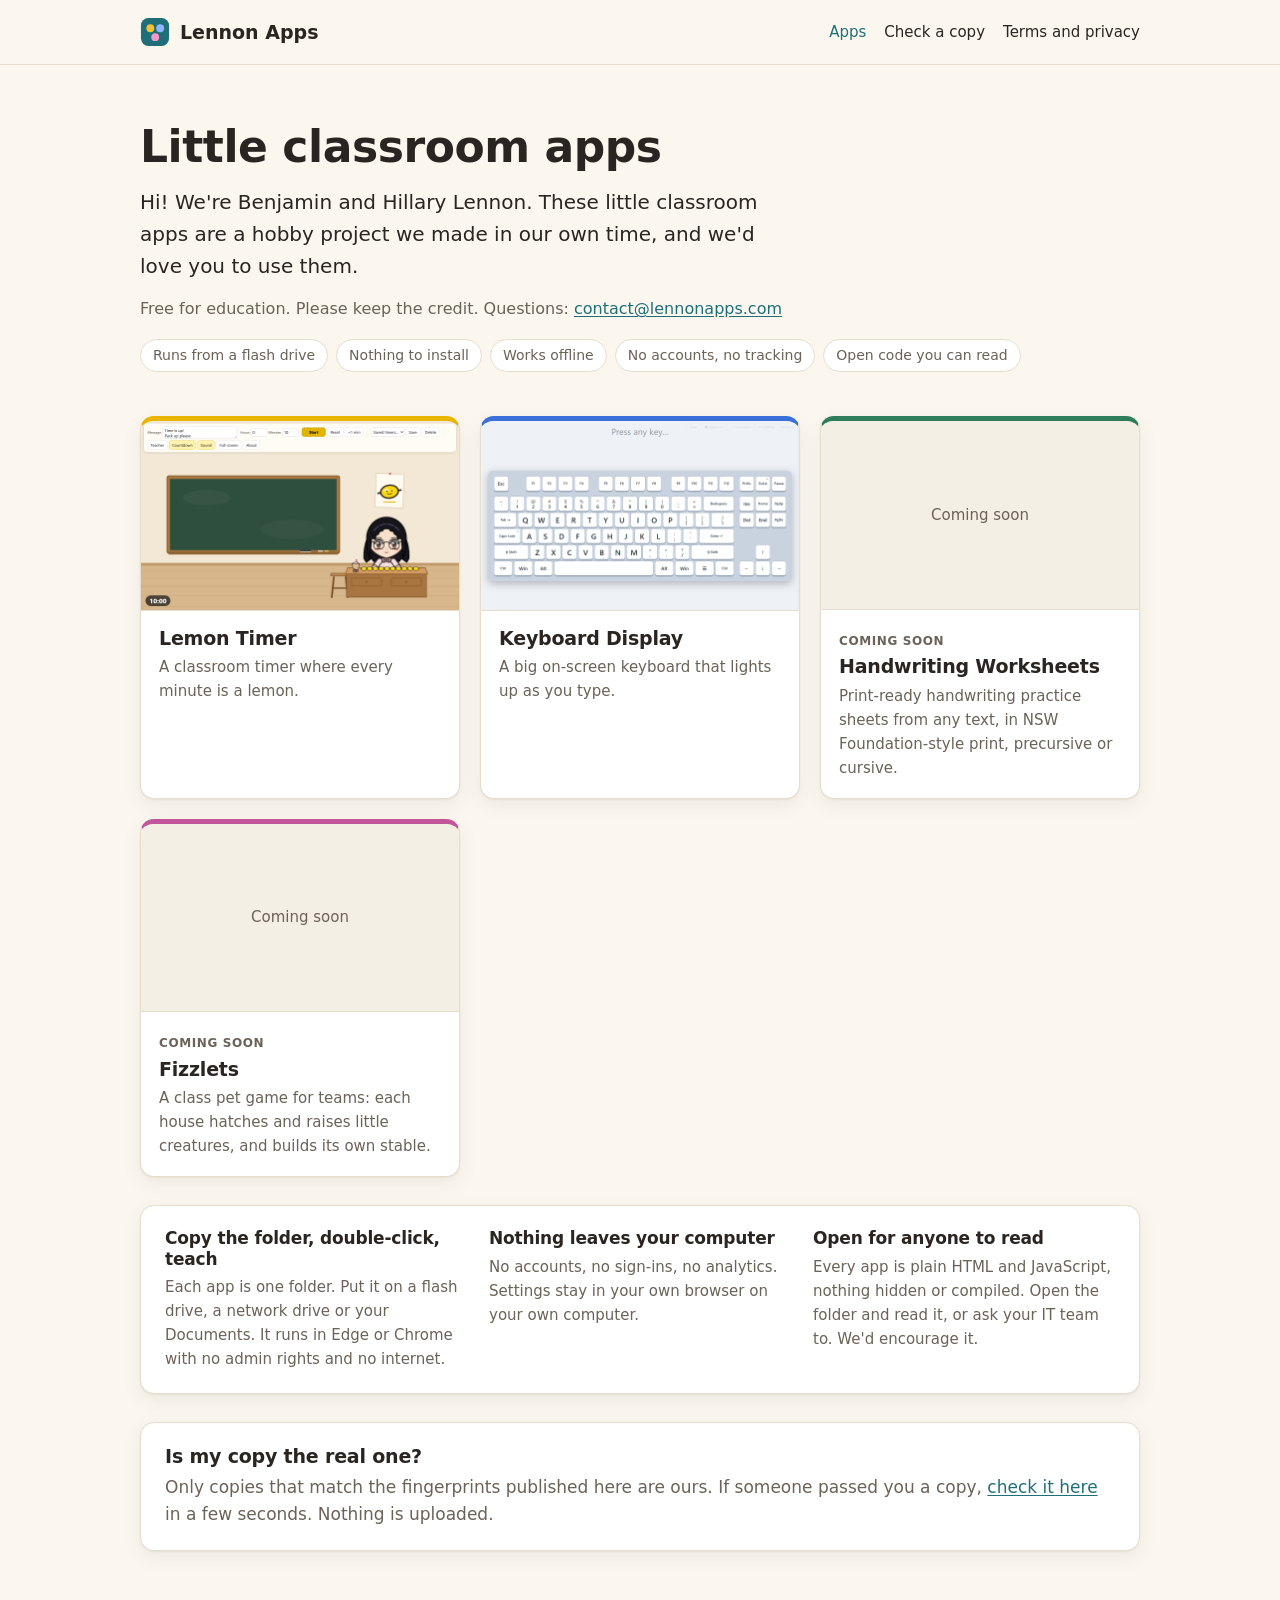
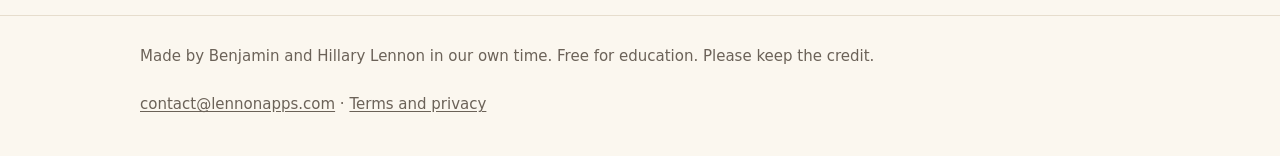
==== index.html @ 7ed23ac7 "lennonapps.com: home, Lemon Timer and Keyboard Display pages, Check a copy, terms and privacy The re" ====
<!doctype html>
<html lang="en">
<head>
<meta charset="utf-8">
<meta name="viewport" content="width=device-width, initial-scale=1">
<title>Lennon Apps: little classroom apps</title>
<meta name="description" content="Free little classroom apps for teachers: run from a flash drive, no install, no internet, nothing tracked.">
<meta name="color-scheme" content="light dark">
<link rel="icon" href="img/icon.svg" type="image/svg+xml">
<link rel="stylesheet" href="site.css">
</head>
<body>
<header class="top"><div class="wrap">
<a class="brand" href="./"><svg viewBox="0 0 32 32" aria-hidden="true"><rect x="1" y="1" width="30" height="30" rx="8" fill="#1f6f78"/><circle cx="11" cy="12" r="4.2" fill="#f2c230"/><circle cx="21.5" cy="12" r="4.2" fill="#8fb6ff"/><circle cx="16.2" cy="21.5" r="4.2" fill="#f29ac9"/></svg><span>Lennon Apps</span></a>
<nav><a href="" aria-current="page">Apps</a><a href="check/">Check a copy</a><a href="terms/">Terms and privacy</a></nav>
</div></header>
<main>
<section class="hero"><div class="wrap">
<h1>Little classroom apps</h1>
<p class="lead">Hi! We're Benjamin and Hillary Lennon. These little classroom apps are a hobby project we made in our own time, and we'd love you to use them.</p>
<p class="sign">Free for education. Please keep the credit. Questions: <a href="mailto:contact@lennonapps.com">contact@lennonapps.com</a></p>
<ul class="pills"><li>Runs from a flash drive</li><li>Nothing to install</li><li>Works offline</li><li>No accounts, no tracking</li><li>Open code you can read</li></ul>
</div></section>
<section class="wrap">
<div class="grid">
<a class="card" href="lemon-timer/" style="--accent:#e9b500"><div class="shot"><img src="img/lemon-timer.png" alt="Lemon Timer" width="1280" height="760" loading="lazy"></div><div class="body"><h3>Lemon Timer</h3><p>A classroom timer where every minute is a lemon.</p></div></a>
<a class="card" href="keyboard-display/" style="--accent:#3b6fd8"><div class="shot"><img src="img/keyboard-display.png" alt="Keyboard Display" width="1280" height="760" loading="lazy"></div><div class="body"><h3>Keyboard Display</h3><p>A big on-screen keyboard that lights up as you type.</p></div></a>
<div class="card" style="--accent:#2f7d5b"><div class="shot empty">Coming soon</div><div class="body"><span class="tag">Coming soon</span><h3>Handwriting Worksheets</h3><p>Print-ready handwriting practice sheets from any text, in NSW Foundation-style print, precursive or cursive.</p></div></div>
<div class="card" style="--accent:#c2569b"><div class="shot empty">Coming soon</div><div class="body"><span class="tag">Coming soon</span><h3>Fizzlets</h3><p>A class pet game for teams: each house hatches and raises little creatures, and builds its own stable.</p></div></div>
</div>
<div class="band three">
<div><h3>Copy the folder, double-click, teach</h3><p>Each app is one folder. Put it on a flash drive, a network drive or your Documents. It runs in Edge or Chrome with no admin rights and no internet.</p></div>
<div><h3>Nothing leaves your computer</h3><p>No accounts, no sign-ins, no analytics. Settings stay in your own browser on your own computer.</p></div>
<div><h3>Open for anyone to read</h3><p>Every app is plain HTML and JavaScript, nothing hidden or compiled. Open the folder and read it, or ask your IT team to. We'd encourage it.</p></div>
</div>
<div class="band">
<h3>Is my copy the real one?</h3>
<p class="muted" style="margin:0">Only copies that match the fingerprints published here are ours. If someone passed you a copy, <a href="check/">check it here</a> in a few seconds. Nothing is uploaded.</p>
</div>
</section>
</main>
<footer><div class="wrap">
<span>Made by Benjamin and Hillary Lennon in our own time. Free for education. Please keep the credit.</span>
<span><a href="mailto:contact@lennonapps.com">contact@lennonapps.com</a> · <a href="terms/">Terms and privacy</a></span>
</div></footer>
</body>
</html>
---- site.css ----
/* Lennon Apps. One stylesheet, no outside fonts or scripts. */
:root {
  --paper: #fbf7ef;
  --card: #ffffff;
  --ink: #2a2520;
  --soft: #6b6258;
  --line: #e6ddcd;
  --brand: #1f6f78;
  --brand-ink: #ffffff;
  --code: #f4efe4;
  --ok: #2f7d4f;
  --bad: #b3261e;
  --shadow: 0 1px 2px rgba(60, 40, 10, .06), 0 6px 20px rgba(60, 40, 10, .07);
  color-scheme: light;
}
@media (prefers-color-scheme: dark) {
  :root {
    --paper: #1b1916;
    --card: #25221e;
    --ink: #f1ebe2;
    --soft: #b4aa9c;
    --line: #3a352e;
    --brand: #5cb8c2;
    --brand-ink: #10282b;
    --code: #2d2924;
    --ok: #6fcf97;
    --bad: #ff8a80;
    --shadow: 0 1px 2px rgba(0, 0, 0, .3), 0 6px 20px rgba(0, 0, 0, .25);
    color-scheme: dark;
  }
}

* { box-sizing: border-box; }
html { -webkit-text-size-adjust: 100%; }
body {
  margin: 0; background: var(--paper); color: var(--ink);
  font: 17px/1.6 "Segoe UI", system-ui, -apple-system, Roboto, "Helvetica Neue", Arial, sans-serif;
}
a { color: var(--brand); text-underline-offset: 2px; }
a:hover { text-decoration-thickness: 2px; }
img { max-width: 100%; height: auto; display: block; }
h1, h2, h3 { line-height: 1.2; letter-spacing: -0.01em; }
h1 { font-size: clamp(30px, 5vw, 44px); margin: 0 0 12px; }
h2 { font-size: 24px; margin: 40px 0 12px; }
h3 { font-size: 19px; margin: 0 0 6px; }
p { margin: 0 0 14px; }
code, pre { font-family: Consolas, "Cascadia Mono", Menlo, monospace; font-size: 14px; }
code { background: var(--code); padding: 1px 5px; border-radius: 4px; }

.wrap { max-width: 1040px; margin: 0 auto; padding: 0 20px; }
.narrow { max-width: 760px; }

/* header and footer */
.top { border-bottom: 1px solid var(--line); background: var(--paper); }
.top .wrap { display: flex; align-items: center; gap: 18px; min-height: 64px; flex-wrap: wrap; }
.brand { display: flex; align-items: center; gap: 10px; color: var(--ink); text-decoration: none; font-weight: 700; font-size: 19px; }
.brand svg { width: 30px; height: 30px; flex: none; }
.top nav { margin-left: auto; display: flex; gap: 18px; flex-wrap: wrap; }
.top nav a { color: var(--ink); text-decoration: none; font-size: 15px; }
.top nav a:hover, .top nav a[aria-current] { color: var(--brand); }
footer { border-top: 1px solid var(--line); margin-top: 64px; padding: 28px 0 40px; color: var(--soft); font-size: 15px; }
footer .wrap { display: flex; gap: 24px; flex-wrap: wrap; justify-content: space-between; }
footer a { color: var(--soft); }

/* home */
.hero { padding: 56px 0 24px; }
.hero p.lead { font-size: 20px; max-width: 640px; color: var(--ink); }
.hero .sign { color: var(--soft); font-size: 16px; }
.pills { display: flex; flex-wrap: wrap; gap: 8px; margin: 18px 0 0; padding: 0; list-style: none; }
.pills li { background: var(--card); border: 1px solid var(--line); border-radius: 999px; padding: 4px 12px; font-size: 14px; color: var(--soft); }

.grid { display: grid; grid-template-columns: repeat(auto-fill, minmax(290px, 1fr)); gap: 20px; margin-top: 20px; }
.card {
  background: var(--card); border: 1px solid var(--line); border-radius: 14px; overflow: hidden;
  box-shadow: var(--shadow); display: flex; flex-direction: column; color: var(--ink); text-decoration: none;
  border-top: 5px solid var(--accent, var(--brand));
}
a.card:hover { transform: translateY(-2px); transition: transform .15s ease; }
.card .shot { aspect-ratio: 1280 / 760; background: var(--code); border-bottom: 1px solid var(--line); }
.card .shot img { width: 100%; height: 100%; object-fit: cover; }
.card .shot.empty { display: grid; place-items: center; color: var(--soft); font-size: 15px; }
.card .body { padding: 16px 18px 18px; }
.card p { color: var(--soft); font-size: 15px; margin: 0; }
.tag { display: inline-block; font-size: 12px; font-weight: 600; text-transform: uppercase; letter-spacing: .05em; color: var(--soft); margin-bottom: 4px; }

.band { background: var(--card); border: 1px solid var(--line); border-radius: 14px; padding: 22px 24px; margin-top: 28px; box-shadow: var(--shadow); }
.three { display: grid; grid-template-columns: repeat(auto-fit, minmax(220px, 1fr)); gap: 22px; }
.three h3 { font-size: 17px; }
.three p { color: var(--soft); font-size: 15px; margin: 0; }

/* app page */
.app-head { padding: 44px 0 8px; display: grid; grid-template-columns: 1fr; gap: 24px; }
.app-head .tagline { font-size: 20px; color: var(--soft); margin: 0; }
.version { color: var(--soft); font-size: 15px; }
.actions { display: flex; flex-wrap: wrap; gap: 12px; margin: 22px 0 6px; }
.btn {
  display: inline-flex; align-items: center; gap: 8px; padding: 11px 18px; border-radius: 10px; font-weight: 600; font-size: 16px;
  text-decoration: none; border: 1px solid var(--brand); color: var(--brand); background: transparent;
}
.btn.primary { background: var(--brand); color: var(--brand-ink); }
.btn:hover { filter: brightness(1.06); }
.btn small { font-weight: 400; opacity: .85; }
.figure { border-radius: 14px; overflow: hidden; border: 1px solid var(--line); box-shadow: var(--shadow); margin: 26px 0 24px; }
ul.ticks { padding: 0; list-style: none; }
ul.ticks li { padding-left: 28px; position: relative; margin: 6px 0; }
ul.ticks li::before { content: ""; position: absolute; left: 4px; top: .55em; width: 12px; height: 7px; border-left: 2.5px solid var(--accent, var(--brand)); border-bottom: 2.5px solid var(--accent, var(--brand)); transform: rotate(-45deg); }
ol.steps { padding-left: 22px; }
ol.steps li { margin: 6px 0; }
.note { background: var(--code); border-radius: 10px; padding: 12px 16px; font-size: 15px; }

details.sums { background: var(--card); border: 1px solid var(--line); border-radius: 12px; padding: 4px 16px; margin: 12px 0; }
details.sums summary { cursor: pointer; padding: 10px 0; font-weight: 600; }
.hash { font-family: Consolas, "Cascadia Mono", Menlo, monospace; font-size: 13px; word-break: break-all; }
table.files { width: 100%; border-collapse: collapse; font-size: 13px; margin-bottom: 12px; }
table.files td { border-top: 1px solid var(--line); padding: 6px 8px 6px 0; vertical-align: top; }
table.files td:first-child { width: 38%; word-break: break-word; }
.copy { font: inherit; font-size: 13px; padding: 3px 10px; border-radius: 6px; border: 1px solid var(--line); background: var(--paper); color: var(--ink); cursor: pointer; margin-left: 8px; }

/* check a copy */
.drop {
  border: 2px dashed var(--line); border-radius: 16px; padding: 36px 20px; text-align: center; background: var(--card); margin: 20px 0;
}
.drop.over { border-color: var(--brand); background: color-mix(in srgb, var(--brand) 6%, var(--card)); }
.drop p { margin: 6px 0; color: var(--soft); }
.drop .pick { display: flex; gap: 10px; justify-content: center; flex-wrap: wrap; margin-top: 14px; }
.drop label.btn { cursor: pointer; }
.drop input { position: absolute; width: 1px; height: 1px; opacity: 0; }
.result { border-radius: 12px; padding: 16px 18px; margin: 12px 0; border: 1px solid var(--line); background: var(--card); }
.result.ok { border-left: 6px solid var(--ok); }
.result.bad { border-left: 6px solid var(--bad); }
.result h3 { margin-bottom: 4px; }
.result ul { margin: 8px 0 0; padding-left: 20px; font-size: 15px; }
.muted { color: var(--soft); }

@media (max-width: 600px) {
  body { font-size: 16px; }
  .top nav { margin-left: 0; gap: 14px; padding-bottom: 10px; }
  .hero { padding-top: 36px; }
}
@media (prefers-reduced-motion: reduce) { a.card:hover { transform: none; } }
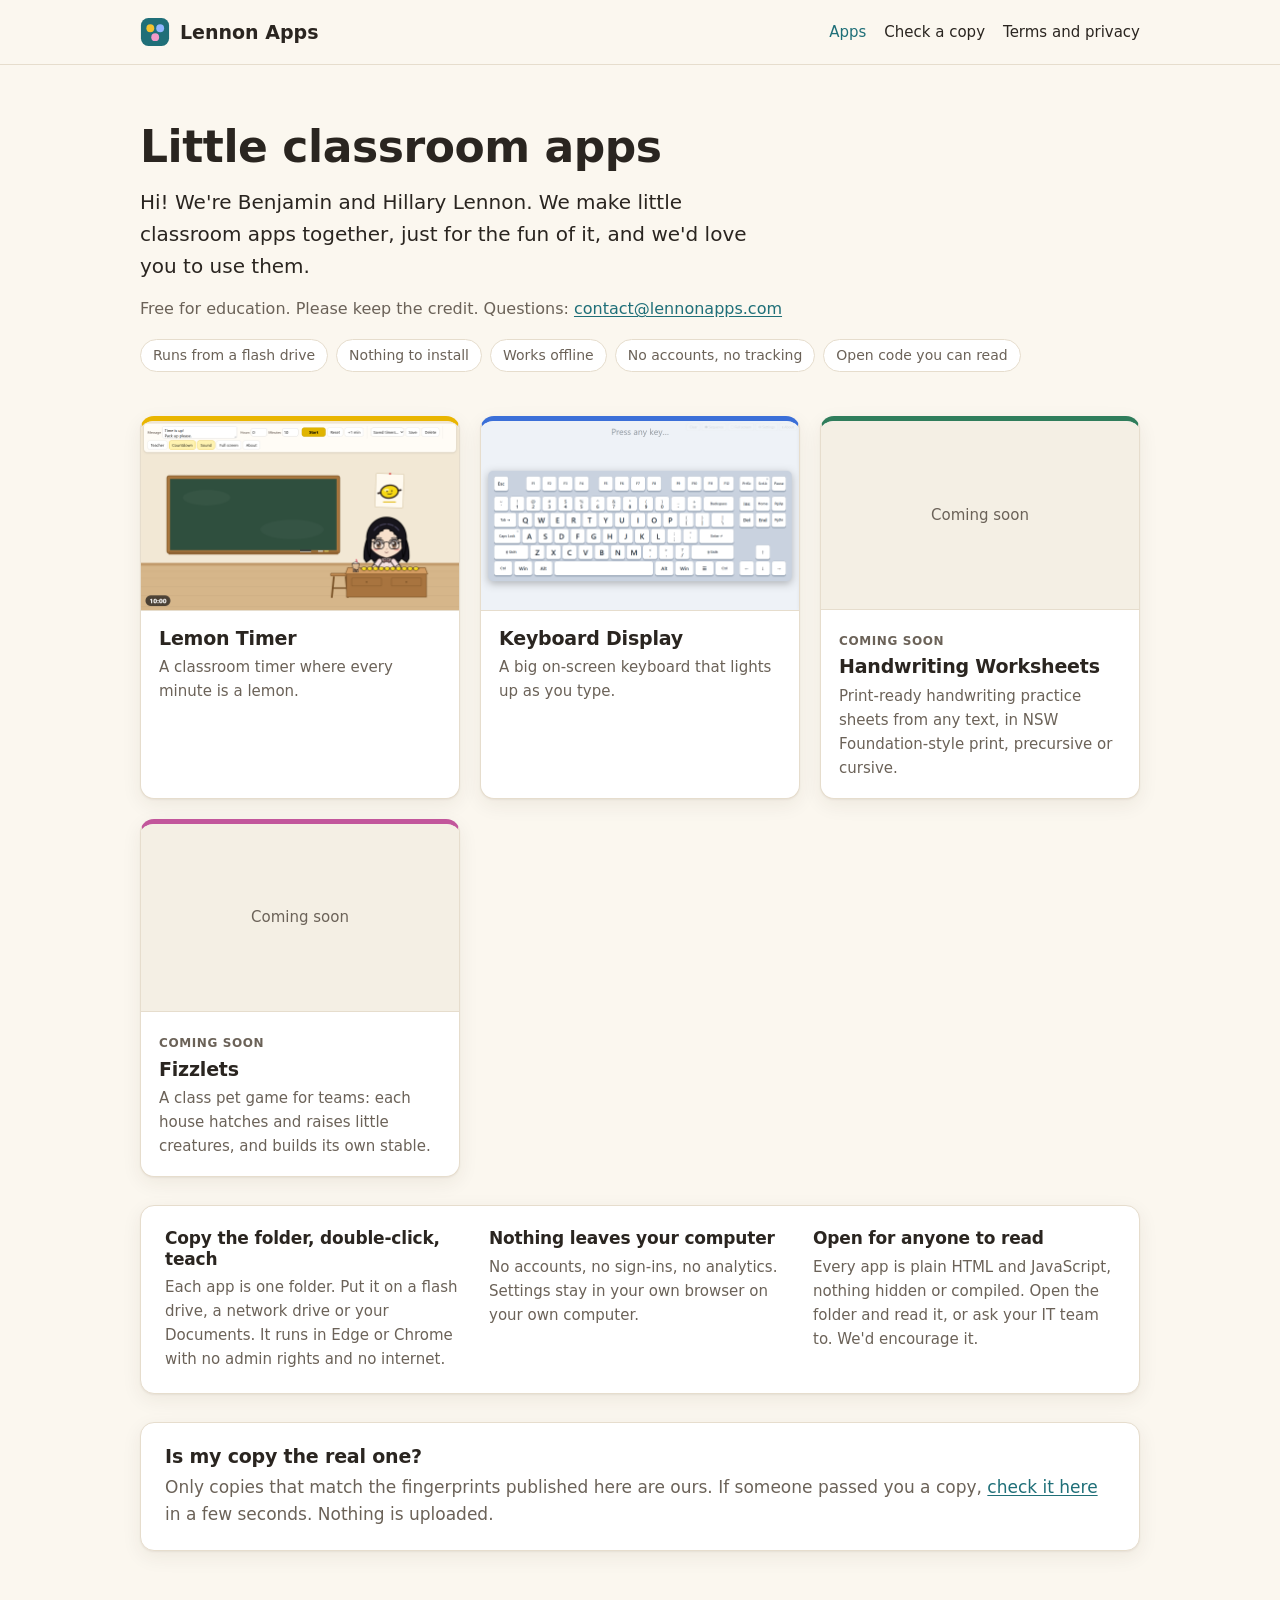
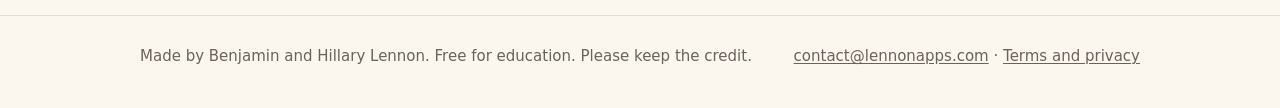
==== commit ad34548d: "Wording: a family project for the fun of it; no mention of time Co-Authored-By: Claude Opus 5.5 <nor" ====
--- a/index.html
+++ b/index.html
@@ -17,7 +17,7 @@
 <main>
 <section class="hero"><div class="wrap">
 <h1>Little classroom apps</h1>
-<p class="lead">Hi! We're Benjamin and Hillary Lennon. These little classroom apps are a hobby project we made in our own time, and we'd love you to use them.</p>
+<p class="lead">Hi! We're Benjamin and Hillary Lennon. We make little classroom apps together, just for the fun of it, and we'd love you to use them.</p>
 <p class="sign">Free for education. Please keep the credit. Questions: <a href="mailto:contact@lennonapps.com">contact@lennonapps.com</a></p>
 <ul class="pills"><li>Runs from a flash drive</li><li>Nothing to install</li><li>Works offline</li><li>No accounts, no tracking</li><li>Open code you can read</li></ul>
 </div></section>
@@ -40,7 +40,7 @@
 </section>
 </main>
 <footer><div class="wrap">
-<span>Made by Benjamin and Hillary Lennon in our own time. Free for education. Please keep the credit.</span>
+<span>Made by Benjamin and Hillary Lennon. Free for education. Please keep the credit.</span>
 <span><a href="mailto:contact@lennonapps.com">contact@lennonapps.com</a> · <a href="terms/">Terms and privacy</a></span>
 </div></footer>
 </body>
